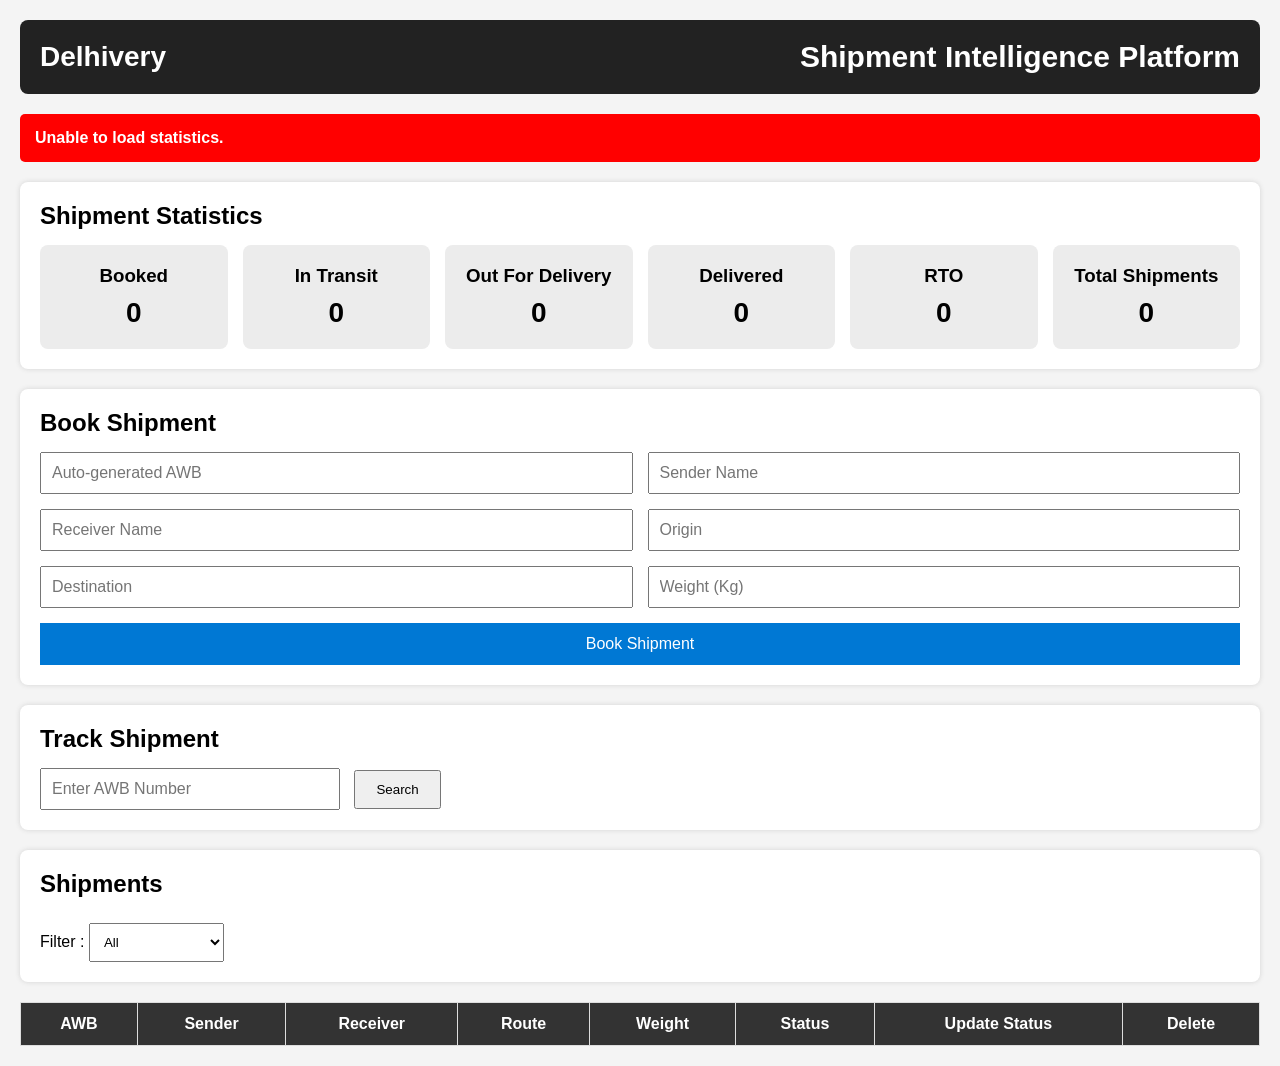
==== UI/index.html @ 224dec84 "intital commit" ====
<!doctype html>
<html lang="en">
  <head>
    <meta charset="UTF-8" />
    <meta name="viewport" content="width=device-width, initial-scale=1.0" />
    <title>Shipment Intelligence Platform</title>

    <link rel="stylesheet" href="style.css" />
  </head>

  <body>
    <!-- Header -->

    <header>
      <h2>Delhivery</h2>

      <h1>Shipment Intelligence Platform</h1>
    </header>

    <!-- Notification -->

    <div id="notification"></div>

    <!-- Loading -->

    <div id="loading">Loading...</div>

    <!-- Stats -->

    <section>
      <h2>Shipment Statistics</h2>

      <div id="statsBar">
        <div class="statCard">
          <h3>Booked</h3>
          <p id="bookedCount">0</p>
        </div>

        <div class="statCard">
          <h3>In Transit</h3>
          <p id="inTransitCount">0</p>
        </div>

        <div class="statCard">
          <h3>Out For Delivery</h3>
          <p id="outForDeliveryCount">0</p>
        </div>

        <div class="statCard">
          <h3>Delivered</h3>
          <p id="deliveredCount">0</p>
        </div>

        <div class="statCard">
          <h3>RTO</h3>
          <p id="rtoCount">0</p>
        </div>

        <div class="statCard">
          <h3>Total Shipments</h3>
          <p id="totalCount">0</p>
        </div>
      </div>
    </section>

    <!-- Book Shipment -->

    <section>
      <h2>Book Shipment</h2>

      <form id="bookShipmentForm">
        <input
          type="text"
          id="awbNumber"
          placeholder="Auto-generated AWB"
          readonly
        />

        <input type="text" id="senderName" placeholder="Sender Name" />

        <input type="text" id="receiverName" placeholder="Receiver Name" />

        <input type="text" id="origin" placeholder="Origin" />

        <input type="text" id="destination" placeholder="Destination" />

        <input type="number" id="weightKg" placeholder="Weight (Kg)" />

        <button type="submit">Book Shipment</button>
      </form>
    </section>

    <!-- Track Shipment -->

    <section>
      <h2>Track Shipment</h2>

      <input type="text" id="searchAwb" placeholder="Enter AWB Number" />

      <button id="searchButton">Search</button>

      <div id="shipmentCard"></div>
    </section>

    <!-- Filter -->

    <section>
      <h2>Shipments</h2>

      <label> Filter : </label>

      <select id="statusFilter">
        <option value="All">All</option>

        <option value="Booked">Booked</option>

        <option value="In Transit">In Transit</option>

        <option value="Out for Delivery">Out for Delivery</option>

        <option value="Delivered">Delivered</option>

        <option value="RTO">RTO</option>
      </select>
    </section>

    <!-- Shipments Table -->

    <table id="shipmentTable">
      <thead>
        <tr>
          <th>AWB</th>

          <th>Sender</th>

          <th>Receiver</th>

          <th>Route</th>

          <th>Weight</th>

          <th>Status</th>

          <th>Update Status</th>

          <th>Delete</th>
        </tr>
      </thead>

      <tbody></tbody>
    </table>

    <script src="app.js"></script>
  </body>
</html>
---- UI/style.css ----
* {
  margin: 0;
  padding: 0;
  box-sizing: border-box;
  font-family: Arial, Helvetica, sans-serif;
}

body {
  background: #f4f4f4;
  padding: 20px;
}

/* Header */

header {
  display: flex;
  justify-content: space-between;
  align-items: center;
  background: #222;
  color: white;
  padding: 20px;
  border-radius: 8px;
  margin-bottom: 20px;
}

header h1 {
  font-size: 30px;
}

header h2 {
  font-size: 28px;
}

/* Sections */

section {
  background: white;
  padding: 20px;
  margin-bottom: 20px;
  border-radius: 8px;
  box-shadow: 0px 0px 5px lightgray;
}

section h2 {
  margin-bottom: 15px;
}

/* Notification */

#notification {
  display: none;
  padding: 15px;
  margin-bottom: 20px;
  border-radius: 5px;
  color: white;
  font-weight: bold;
}

/* Loading */

#loading {
  display: none;
  background: black;
  color: white;
  text-align: center;
  padding: 10px;
  margin-bottom: 20px;
  border-radius: 5px;
}

/* Stats */

#statsBar {
  display: flex;
  justify-content: space-between;
  gap: 15px;
}

.statCard {
  flex: 1;
  background: #ececec;
  text-align: center;
  padding: 20px;
  border-radius: 8px;
}

.statCard h3 {
  margin-bottom: 10px;
}

.statCard p {
  font-size: 28px;
  font-weight: bold;
}

/* Form */

#bookShipmentForm {
  display: grid;
  grid-template-columns: repeat(2, 1fr);
  gap: 15px;
}

#bookShipmentForm input {
  padding: 10px;
  font-size: 16px;
}

#bookShipmentForm button {
  grid-column: 1/3;
  padding: 12px;
  background: #0078d4;
  color: white;
  border: none;
  cursor: pointer;
  font-size: 16px;
}

#bookShipmentForm button:hover {
  background: #005ea6;
}

/* Search */

#searchAwb {
  width: 300px;
  padding: 10px;
  font-size: 16px;
}

#searchButton {
  padding: 10px 20px;
  margin-left: 10px;
  cursor: pointer;
}

/* Shipment Card */

#shipmentCard {
  margin-top: 20px;
  padding: 15px;
  border: 1px solid lightgray;
  border-radius: 5px;
  display: none;
}

/* Filter */

#statusFilter {
  padding: 10px;
  margin-top: 10px;
}

/* Table */

table {
  width: 100%;
  border-collapse: collapse;
  background: white;
}

th {
  background: #333;
  color: white;
}

th,
td {
  padding: 12px;
  border: 1px solid #ddd;
  text-align: center;
}

tr:nth-child(even) {
  background: #f8f8f8;
}

/* Status Badges */

.badge {
  padding: 6px 12px;
  border-radius: 20px;
  color: white;
  font-size: 14px;
}

.booked {
  background: #6c757d;
}

.inTransit {
  background: #0d6efd;
}

.outForDelivery {
  background: #ffc107;
  color: black;
}

.delivered {
  background: #198754;
}

.rto {
  background: #dc3545;
}

/* Buttons */

button {
  cursor: pointer;
}

.deleteButton {
  background: red;
  color: white;
  border: none;
  padding: 8px 12px;
}

.updateStatus {
  padding: 8px;
}

body.modal-open {
  overflow: hidden;
}

.delete-confirm-overlay {
  position: fixed;
  inset: 0;
  background: rgba(0, 0, 0, 0.55);
  display: flex;
  align-items: center;
  justify-content: center;
  padding: 20px;
  z-index: 1000;
}

.delete-confirm-modal {
  background: white;
  border-radius: 12px;
  box-shadow: 0 12px 40px rgba(0, 0, 0, 0.25);
  max-width: 420px;
  width: 100%;
  padding: 24px;
}

.delete-confirm-modal h3 {
  margin-bottom: 10px;
  color: #222;
  font-size: 22px;
}

.delete-confirm-modal p {
  color: #555;
  margin-bottom: 20px;
  line-height: 1.5;
}

.delete-confirm-actions {
  display: flex;
  justify-content: flex-end;
  gap: 10px;
}

.delete-confirm-cancel,
.delete-confirm-delete {
  border: none;
  padding: 10px 16px;
  border-radius: 6px;
  font-weight: 600;
}

.delete-confirm-cancel {
  background: #e5e7eb;
  color: #374151;
}

.delete-confirm-delete {
  background: #dc2626;
  color: white;
}
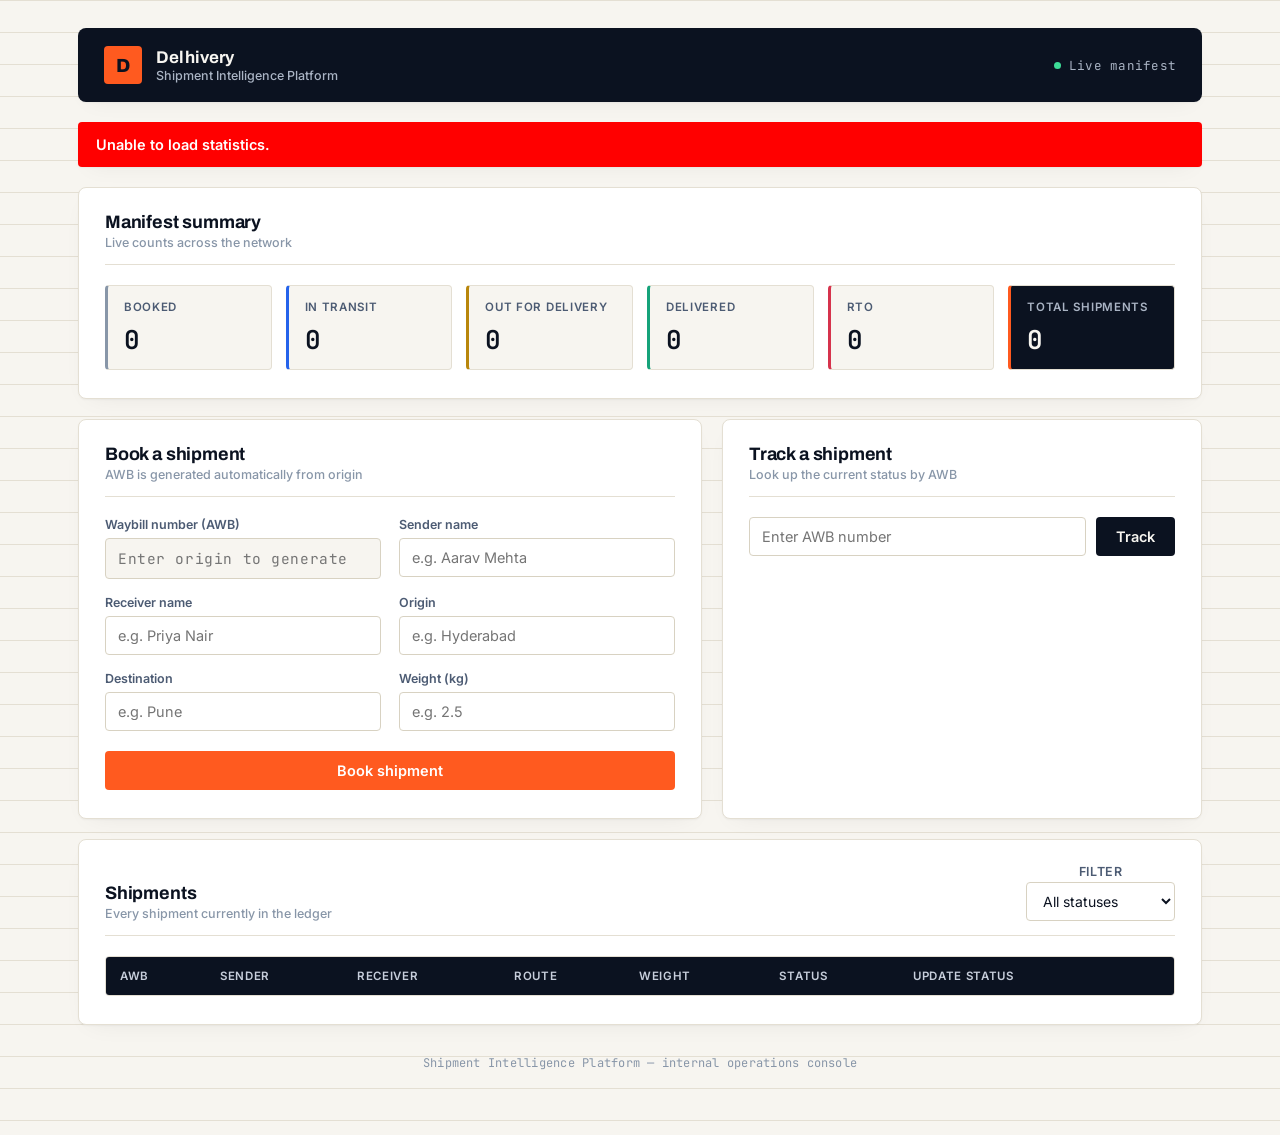
==== commit a7a1c19d: "commited" ====
--- a/UI/index.html
+++ b/UI/index.html
@@ -3,152 +3,208 @@
   <head>
     <meta charset="UTF-8" />
     <meta name="viewport" content="width=device-width, initial-scale=1.0" />
-    <title>Shipment Intelligence Platform</title>
+    <title>Shipment Intelligence Platform — Delhivery</title>
+
+    <link rel="preconnect" href="https://fonts.googleapis.com" />
+    <link rel="preconnect" href="https://fonts.gstatic.com" crossorigin />
+    <link
+      href="https://fonts.googleapis.com/css2?family=Archivo:wght@500;600;700;800&family=JetBrains+Mono:wght@400;500;600;700&family=Inter:wght@400;500;600&display=swap"
+      rel="stylesheet"
+    />
 
     <link rel="stylesheet" href="style.css" />
   </head>
 
   <body>
-    <!-- Header -->
-
-    <header>
-      <h2>Delhivery</h2>
-
-      <h1>Shipment Intelligence Platform</h1>
-    </header>
-
-    <!-- Notification -->
-
-    <div id="notification"></div>
-
-    <!-- Loading -->
-
-    <div id="loading">Loading...</div>
-
-    <!-- Stats -->
-
-    <section>
-      <h2>Shipment Statistics</h2>
-
-      <div id="statsBar">
-        <div class="statCard">
-          <h3>Booked</h3>
-          <p id="bookedCount">0</p>
-        </div>
-
-        <div class="statCard">
-          <h3>In Transit</h3>
-          <p id="inTransitCount">0</p>
-        </div>
-
-        <div class="statCard">
-          <h3>Out For Delivery</h3>
-          <p id="outForDeliveryCount">0</p>
-        </div>
-
-        <div class="statCard">
-          <h3>Delivered</h3>
-          <p id="deliveredCount">0</p>
-        </div>
-
-        <div class="statCard">
-          <h3>RTO</h3>
-          <p id="rtoCount">0</p>
-        </div>
-
-        <div class="statCard">
-          <h3>Total Shipments</h3>
-          <p id="totalCount">0</p>
-        </div>
+    <div class="manifest">
+      <!-- Header -->
+      <header class="topbar">
+        <div class="brand">
+          <span class="brand-mark">D</span>
+          <div class="brand-text">
+            <span class="brand-name">Delhivery</span>
+            <span class="brand-sub">Shipment Intelligence Platform</span>
+          </div>
+        </div>
+        <div class="topbar-meta">
+          <span class="dot dot-live" aria-hidden="true"></span>
+          <span>Live manifest</span>
+        </div>
+      </header>
+
+      <!-- Notification (controlled by app.js) -->
+      <div id="notification"></div>
+
+      <!-- Loading (controlled by app.js) -->
+      <div id="loading">Syncing with shipment ledger…</div>
+
+      <!-- Stats -->
+      <section class="panel stats-panel">
+        <div class="panel-head">
+          <h2>Manifest summary</h2>
+          <span class="panel-eyebrow">Live counts across the network</span>
+        </div>
+
+        <div id="statsBar">
+          <div class="statCard stat-booked">
+            <h3>Booked</h3>
+            <p id="bookedCount">0</p>
+          </div>
+
+          <div class="statCard stat-transit">
+            <h3>In Transit</h3>
+            <p id="inTransitCount">0</p>
+          </div>
+
+          <div class="statCard stat-ofd">
+            <h3>Out for Delivery</h3>
+            <p id="outForDeliveryCount">0</p>
+          </div>
+
+          <div class="statCard stat-delivered">
+            <h3>Delivered</h3>
+            <p id="deliveredCount">0</p>
+          </div>
+
+          <div class="statCard stat-rto">
+            <h3>RTO</h3>
+            <p id="rtoCount">0</p>
+          </div>
+
+          <div class="statCard stat-total">
+            <h3>Total Shipments</h3>
+            <p id="totalCount">0</p>
+          </div>
+        </div>
+      </section>
+
+      <div class="grid-2col">
+        <!-- Book Shipment -->
+        <section class="panel">
+          <div class="panel-head">
+            <h2>Book a shipment</h2>
+            <span class="panel-eyebrow"
+              >AWB is generated automatically from origin</span
+            >
+          </div>
+
+          <form id="bookShipmentForm">
+            <div class="field field-awb">
+              <label for="awbNumber">Waybill number (AWB)</label>
+              <input
+                type="text"
+                id="awbNumber"
+                placeholder="Enter origin to generate"
+                readonly
+              />
+            </div>
+
+            <div class="field">
+              <label for="senderName">Sender name</label>
+              <input
+                type="text"
+                id="senderName"
+                placeholder="e.g. Aarav Mehta"
+              />
+            </div>
+
+            <div class="field">
+              <label for="receiverName">Receiver name</label>
+              <input
+                type="text"
+                id="receiverName"
+                placeholder="e.g. Priya Nair"
+              />
+            </div>
+
+            <div class="field">
+              <label for="origin">Origin</label>
+              <input type="text" id="origin" placeholder="e.g. Hyderabad" />
+            </div>
+
+            <div class="field">
+              <label for="destination">Destination</label>
+              <input type="text" id="destination" placeholder="e.g. Pune" />
+            </div>
+
+            <div class="field">
+              <label for="weightKg">Weight (kg)</label>
+              <input
+                type="number"
+                id="weightKg"
+                placeholder="e.g. 2.5"
+                min="0"
+                step="0.1"
+              />
+            </div>
+
+            <button type="submit" class="btn btn-primary">Book shipment</button>
+          </form>
+        </section>
+
+        <!-- Track Shipment -->
+        <section class="panel track-panel">
+          <div class="panel-head">
+            <h2>Track a shipment</h2>
+            <span class="panel-eyebrow">Look up the current status by AWB</span>
+          </div>
+
+          <div class="track-input-row">
+            <input type="text" id="searchAwb" placeholder="Enter AWB number" />
+            <button id="searchButton" class="btn btn-secondary">Track</button>
+          </div>
+
+          <div id="shipmentCard"></div>
+        </section>
       </div>
-    </section>
-
-    <!-- Book Shipment -->
-
-    <section>
-      <h2>Book Shipment</h2>
-
-      <form id="bookShipmentForm">
-        <input
-          type="text"
-          id="awbNumber"
-          placeholder="Auto-generated AWB"
-          readonly
-        />
-
-        <input type="text" id="senderName" placeholder="Sender Name" />
-
-        <input type="text" id="receiverName" placeholder="Receiver Name" />
-
-        <input type="text" id="origin" placeholder="Origin" />
-
-        <input type="text" id="destination" placeholder="Destination" />
-
-        <input type="number" id="weightKg" placeholder="Weight (Kg)" />
-
-        <button type="submit">Book Shipment</button>
-      </form>
-    </section>
-
-    <!-- Track Shipment -->
-
-    <section>
-      <h2>Track Shipment</h2>
-
-      <input type="text" id="searchAwb" placeholder="Enter AWB Number" />
-
-      <button id="searchButton">Search</button>
-
-      <div id="shipmentCard"></div>
-    </section>
-
-    <!-- Filter -->
-
-    <section>
-      <h2>Shipments</h2>
-
-      <label> Filter : </label>
-
-      <select id="statusFilter">
-        <option value="All">All</option>
-
-        <option value="Booked">Booked</option>
-
-        <option value="In Transit">In Transit</option>
-
-        <option value="Out for Delivery">Out for Delivery</option>
-
-        <option value="Delivered">Delivered</option>
-
-        <option value="RTO">RTO</option>
-      </select>
-    </section>
-
-    <!-- Shipments Table -->
-
-    <table id="shipmentTable">
-      <thead>
-        <tr>
-          <th>AWB</th>
-
-          <th>Sender</th>
-
-          <th>Receiver</th>
-
-          <th>Route</th>
-
-          <th>Weight</th>
-
-          <th>Status</th>
-
-          <th>Update Status</th>
-
-          <th>Delete</th>
-        </tr>
-      </thead>
-
-      <tbody></tbody>
-    </table>
+
+      <!-- Shipments Table -->
+      <section class="panel table-panel">
+        <div class="panel-head table-head">
+          <div>
+            <h2>Shipments</h2>
+            <span class="panel-eyebrow"
+              >Every shipment currently in the ledger</span
+            >
+          </div>
+
+          <div class="filter-control">
+            <label for="statusFilter">Filter</label>
+            <select id="statusFilter">
+              <option value="All">All statuses</option>
+              <option value="Booked">Booked</option>
+              <option value="In Transit">In Transit</option>
+              <option value="Out for Delivery">Out for Delivery</option>
+              <option value="Delivered">Delivered</option>
+              <option value="RTO">RTO</option>
+            </select>
+          </div>
+        </div>
+
+        <div class="table-scroll">
+          <table id="shipmentTable">
+            <thead>
+              <tr>
+                <th>AWB</th>
+                <th>Sender</th>
+                <th>Receiver</th>
+                <th>Route</th>
+                <th>Weight</th>
+                <th>Status</th>
+                <th>Update status</th>
+                <th></th>
+              </tr>
+            </thead>
+
+            <tbody></tbody>
+          </table>
+        </div>
+      </section>
+
+      <footer class="footnote">
+        Shipment Intelligence Platform — internal operations console
+      </footer>
+    </div>
 
     <script src="app.js"></script>
   </body>
--- a/UI/style.css
+++ b/UI/style.css
@@ -1,225 +1,624 @@
+/* =========================================================
+   Shipment Intelligence Platform — Design tokens
+   Palette:
+     --ink        #0B1220  deep navy-ink (headers, primary text)
+     --paper      #F7F5F0  manifest paper (page background)
+     --signal     #FF5A1F  signal orange (primary action / accent)
+     --delivered  #16A37A  delivered green
+     --steel      #4C5B73  muted steel-blue (secondary text)
+     --line       #E4DFD3  paper line / hairline border
+   Type:
+     Display  — Archivo (headers, brand)
+     Data     — JetBrains Mono (AWB, numbers, badges)
+     Body     — Inter (labels, paragraphs, inputs)
+   ========================================================= */
+
+:root {
+  --ink: #0b1220;
+  --ink-soft: #1c2738;
+  --paper: #f7f5f0;
+  --paper-raised: #ffffff;
+  --signal: #ff5a1f;
+  --signal-dark: #d6480f;
+  --delivered: #16a37a;
+  --rto: #d6334c;
+  --transit: #2563eb;
+  --ofd: #b8860b;
+  --steel: #4c5b73;
+  --steel-soft: #8896a8;
+  --line: #e4dfd3;
+  --line-strong: #d8d2c2;
+
+  --font-display: "Archivo", "Inter", sans-serif;
+  --font-mono: "JetBrains Mono", "SFMono-Regular", Menlo, monospace;
+  --font-body: "Inter", "Helvetica Neue", Arial, sans-serif;
+
+  --radius-sm: 4px;
+  --radius-md: 8px;
+  --shadow-card:
+    0 1px 2px rgba(11, 18, 32, 0.04), 0 8px 24px -12px rgba(11, 18, 32, 0.08);
+}
+
 * {
   margin: 0;
   padding: 0;
   box-sizing: border-box;
-  font-family: Arial, Helvetica, sans-serif;
+}
+
+html {
+  -webkit-font-smoothing: antialiased;
 }
 
 body {
-  background: #f4f4f4;
-  padding: 20px;
-}
-
-/* Header */
-
-header {
-  display: flex;
+  background: var(--paper);
+  background-image: linear-gradient(var(--line) 1px, transparent 1px);
+  background-size: 100% 32px;
+  font-family: var(--font-body);
+  color: var(--ink);
+  padding: 28px 0 60px;
+}
+
+.manifest {
+  max-width: 1180px;
+  margin: 0 auto;
+  padding: 0 28px;
+  display: flex;
+  flex-direction: column;
+  gap: 20px;
+}
+
+a {
+  color: inherit;
+}
+
+/* =========================================================
+   Topbar
+   ========================================================= */
+
+.topbar {
+  display: flex;
+  align-items: center;
   justify-content: space-between;
+  background: var(--ink);
+  color: var(--paper);
+  padding: 18px 26px;
+  border-radius: var(--radius-md);
+  box-shadow: var(--shadow-card);
+}
+
+.brand {
+  display: flex;
   align-items: center;
-  background: #222;
-  color: white;
-  padding: 20px;
-  border-radius: 8px;
-  margin-bottom: 20px;
-}
-
-header h1 {
-  font-size: 30px;
-}
-
-header h2 {
-  font-size: 28px;
-}
-
-/* Sections */
-
-section {
-  background: white;
-  padding: 20px;
-  margin-bottom: 20px;
-  border-radius: 8px;
-  box-shadow: 0px 0px 5px lightgray;
-}
-
-section h2 {
-  margin-bottom: 15px;
-}
-
-/* Notification */
+  gap: 14px;
+}
+
+.brand-mark {
+  display: grid;
+  place-items: center;
+  width: 38px;
+  height: 38px;
+  background: var(--signal);
+  color: var(--ink);
+  font-family: var(--font-display);
+  font-weight: 800;
+  font-size: 19px;
+  border-radius: var(--radius-sm);
+  flex-shrink: 0;
+}
+
+.brand-text {
+  display: flex;
+  flex-direction: column;
+  line-height: 1.25;
+}
+
+.brand-name {
+  font-family: var(--font-display);
+  font-weight: 700;
+  font-size: 17px;
+  letter-spacing: 0.01em;
+}
+
+.brand-sub {
+  font-size: 12.5px;
+  color: #aab4c4;
+  font-weight: 500;
+}
+
+.topbar-meta {
+  display: flex;
+  align-items: center;
+  gap: 8px;
+  font-family: var(--font-mono);
+  font-size: 12.5px;
+  color: #aab4c4;
+  letter-spacing: 0.02em;
+}
+
+.dot {
+  width: 7px;
+  height: 7px;
+  border-radius: 50%;
+  display: inline-block;
+}
+
+.dot-live {
+  background: #3ddc97;
+  box-shadow: 0 0 0 0 rgba(61, 220, 151, 0.6);
+  animation: pulse 2.2s infinite;
+}
+
+@keyframes pulse {
+  0% {
+    box-shadow: 0 0 0 0 rgba(61, 220, 151, 0.55);
+  }
+  70% {
+    box-shadow: 0 0 0 6px rgba(61, 220, 151, 0);
+  }
+  100% {
+    box-shadow: 0 0 0 0 rgba(61, 220, 151, 0);
+  }
+}
+
+@media (prefers-reduced-motion: reduce) {
+  .dot-live {
+    animation: none;
+  }
+}
+
+/* =========================================================
+   Notification + Loading
+   ========================================================= */
 
 #notification {
   display: none;
-  padding: 15px;
-  margin-bottom: 20px;
-  border-radius: 5px;
-  color: white;
-  font-weight: bold;
-}
-
-/* Loading */
+  padding: 14px 18px;
+  border-radius: var(--radius-sm);
+  font-family: var(--font-body);
+  font-weight: 600;
+  font-size: 14.5px;
+  color: #fff;
+  box-shadow: var(--shadow-card);
+}
 
 #loading {
   display: none;
-  background: black;
-  color: white;
+  background: var(--ink);
+  color: var(--paper);
   text-align: center;
-  padding: 10px;
+  font-family: var(--font-mono);
+  font-size: 13px;
+  letter-spacing: 0.03em;
+  padding: 11px;
+  border-radius: var(--radius-sm);
+}
+
+/* =========================================================
+   Panels (shared card shell)
+   ========================================================= */
+
+.panel {
+  background: var(--paper-raised);
+  border: 1px solid var(--line);
+  border-radius: var(--radius-md);
+  box-shadow: var(--shadow-card);
+  padding: 24px 26px 28px;
+}
+
+.panel-head {
+  display: flex;
+  flex-direction: column;
+  gap: 3px;
   margin-bottom: 20px;
-  border-radius: 5px;
-}
-
-/* Stats */
+  padding-bottom: 14px;
+  border-bottom: 1px solid var(--line);
+}
+
+.panel-head h2 {
+  font-family: var(--font-display);
+  font-weight: 700;
+  font-size: 18px;
+  color: var(--ink);
+  letter-spacing: -0.01em;
+}
+
+.panel-eyebrow {
+  font-size: 12.5px;
+  color: var(--steel-soft);
+  font-weight: 500;
+}
+
+.table-head {
+  display: flex;
+  flex-direction: row;
+  align-items: flex-end;
+  justify-content: space-between;
+  flex-wrap: wrap;
+  gap: 14px;
+}
+
+.table-head > div {
+  display: flex;
+  flex-direction: column;
+  gap: 3px;
+}
+
+/* =========================================================
+   Stats panel
+   ========================================================= */
 
 #statsBar {
-  display: flex;
-  justify-content: space-between;
-  gap: 15px;
+  display: grid;
+  grid-template-columns: repeat(6, 1fr);
+  gap: 14px;
 }
 
 .statCard {
-  flex: 1;
-  background: #ececec;
-  text-align: center;
-  padding: 20px;
-  border-radius: 8px;
+  position: relative;
+  background: var(--paper);
+  border: 1px solid var(--line);
+  border-left: 3px solid var(--steel-soft);
+  border-radius: var(--radius-sm);
+  padding: 14px 16px 12px;
 }
 
 .statCard h3 {
-  margin-bottom: 10px;
+  font-size: 11.5px;
+  font-weight: 600;
+  text-transform: uppercase;
+  letter-spacing: 0.06em;
+  color: var(--steel);
+  margin-bottom: 8px;
 }
 
 .statCard p {
-  font-size: 28px;
-  font-weight: bold;
-}
-
-/* Form */
+  font-family: var(--font-mono);
+  font-size: 26px;
+  font-weight: 600;
+  color: var(--ink);
+}
+
+.stat-booked {
+  border-left-color: var(--steel-soft);
+}
+.stat-transit {
+  border-left-color: var(--transit);
+}
+.stat-ofd {
+  border-left-color: var(--ofd);
+}
+.stat-delivered {
+  border-left-color: var(--delivered);
+}
+.stat-rto {
+  border-left-color: var(--rto);
+}
+.stat-total {
+  border-left-color: var(--signal);
+  background: var(--ink);
+}
+.stat-total h3 {
+  color: #aab4c4;
+}
+.stat-total p {
+  color: var(--paper);
+}
+
+/* =========================================================
+   Two column layout: Book + Track
+   ========================================================= */
+
+.grid-2col {
+  display: grid;
+  grid-template-columns: 1.3fr 1fr;
+  gap: 20px;
+  align-items: stretch;
+}
+
+/* =========================================================
+   Form fields
+   ========================================================= */
 
 #bookShipmentForm {
   display: grid;
   grid-template-columns: repeat(2, 1fr);
-  gap: 15px;
-}
-
-#bookShipmentForm input {
-  padding: 10px;
-  font-size: 16px;
+  gap: 16px 18px;
+}
+
+.field {
+  display: flex;
+  flex-direction: column;
+  gap: 6px;
+}
+
+.field label {
+  font-size: 12.5px;
+  font-weight: 600;
+  color: var(--steel);
+}
+
+.field input,
+.track-input-row input {
+  font-family: var(--font-body);
+  font-size: 14.5px;
+  padding: 10px 12px;
+  border: 1px solid var(--line-strong);
+  border-radius: var(--radius-sm);
+  background: var(--paper-raised);
+  color: var(--ink);
+  width: 100%;
+  transition:
+    border-color 0.15s ease,
+    box-shadow 0.15s ease;
+}
+
+.field input:hover,
+.track-input-row input:hover {
+  border-color: var(--steel-soft);
+}
+
+.field input:focus-visible,
+.track-input-row input:focus-visible,
+select:focus-visible,
+button:focus-visible {
+  outline: 2px solid var(--signal);
+  outline-offset: 1px;
+  border-color: var(--signal);
+}
+
+.field-awb input {
+  font-family: var(--font-mono);
+  letter-spacing: 0.04em;
+  background: var(--paper);
+  color: var(--steel);
 }
 
 #bookShipmentForm button {
-  grid-column: 1/3;
-  padding: 12px;
-  background: #0078d4;
-  color: white;
+  grid-column: 1 / 3;
+  margin-top: 4px;
+}
+
+/* =========================================================
+   Buttons
+   ========================================================= */
+
+.btn {
+  font-family: var(--font-body);
+  font-weight: 600;
+  font-size: 14.5px;
+  padding: 11px 20px;
   border: none;
+  border-radius: var(--radius-sm);
   cursor: pointer;
-  font-size: 16px;
-}
-
-#bookShipmentForm button:hover {
-  background: #005ea6;
-}
-
-/* Search */
-
-#searchAwb {
-  width: 300px;
-  padding: 10px;
-  font-size: 16px;
-}
-
-#searchButton {
-  padding: 10px 20px;
-  margin-left: 10px;
+  transition:
+    background 0.15s ease,
+    transform 0.05s ease;
+}
+
+.btn:active {
+  transform: translateY(1px);
+}
+
+.btn-primary {
+  background: var(--signal);
+  color: #fff;
+}
+
+.btn-primary:hover {
+  background: var(--signal-dark);
+}
+
+.btn-secondary {
+  background: var(--ink);
+  color: var(--paper);
+  white-space: nowrap;
+}
+
+.btn-secondary:hover {
+  background: var(--ink-soft);
+}
+
+/* =========================================================
+   Track panel
+   ========================================================= */
+
+.track-panel {
+  display: flex;
+  flex-direction: column;
+}
+
+.track-input-row {
+  display: flex;
+  gap: 10px;
+}
+
+.track-input-row input {
+  flex: 1;
+}
+
+#shipmentCard {
+  display: none;
+  margin-top: 18px;
+  padding: 18px 20px;
+  background: var(--paper);
+  border: 1px solid var(--line);
+  border-left: 3px dashed var(--steel-soft);
+  border-radius: var(--radius-sm);
+  font-size: 14px;
+}
+
+#shipmentCard h3 {
+  font-family: var(--font-display);
+  font-size: 14.5px;
+  font-weight: 700;
+  margin-bottom: 10px;
+  color: var(--ink);
+  text-transform: uppercase;
+  letter-spacing: 0.04em;
+}
+
+#shipmentCard p {
+  padding: 4px 0;
+  color: var(--steel);
+  border-bottom: 1px dotted var(--line-strong);
+}
+
+#shipmentCard p:last-child {
+  border-bottom: none;
+}
+
+#shipmentCard p strong {
+  color: var(--ink);
+  font-weight: 600;
+  margin-right: 6px;
+}
+
+/* =========================================================
+   Filter control
+   ========================================================= */
+
+.filter-control {
+  display: flex;
+  align-items: center;
+  gap: 10px;
+}
+
+.filter-control label {
+  font-size: 12.5px;
+  font-weight: 600;
+  color: var(--steel);
+  text-transform: uppercase;
+  letter-spacing: 0.05em;
+}
+
+select {
+  font-family: var(--font-body);
+  font-size: 14px;
+  padding: 9px 12px;
+  border: 1px solid var(--line-strong);
+  border-radius: var(--radius-sm);
+  background: var(--paper-raised);
+  color: var(--ink);
   cursor: pointer;
 }
 
-/* Shipment Card */
-
-#shipmentCard {
-  margin-top: 20px;
-  padding: 15px;
-  border: 1px solid lightgray;
-  border-radius: 5px;
-  display: none;
-}
-
-/* Filter */
-
-#statusFilter {
-  padding: 10px;
-  margin-top: 10px;
-}
-
-/* Table */
+/* =========================================================
+   Table
+   ========================================================= */
+
+.table-scroll {
+  overflow-x: auto;
+  border: 1px solid var(--line);
+  border-radius: var(--radius-sm);
+}
 
 table {
   width: 100%;
   border-collapse: collapse;
-  background: white;
-}
-
-th {
-  background: #333;
-  color: white;
-}
-
-th,
-td {
-  padding: 12px;
-  border: 1px solid #ddd;
-  text-align: center;
-}
-
-tr:nth-child(even) {
-  background: #f8f8f8;
-}
-
-/* Status Badges */
+  background: var(--paper-raised);
+  min-width: 880px;
+}
+
+thead th {
+  background: var(--ink);
+  color: #c7cedb;
+  font-family: var(--font-body);
+  font-size: 11.5px;
+  font-weight: 600;
+  text-transform: uppercase;
+  letter-spacing: 0.06em;
+  padding: 12px 14px;
+  text-align: left;
+  white-space: nowrap;
+}
+
+tbody td {
+  padding: 13px 14px;
+  border-bottom: 1px solid var(--line);
+  font-size: 14px;
+  color: var(--ink-soft);
+  white-space: nowrap;
+}
+
+tbody tr:last-child td {
+  border-bottom: none;
+}
+
+tbody tr:hover {
+  background: #fbf9f4;
+}
+
+tbody td:first-child {
+  font-family: var(--font-mono);
+  font-weight: 600;
+  letter-spacing: 0.02em;
+  color: var(--ink);
+}
+
+/* =========================================================
+   Status badges
+   ========================================================= */
 
 .badge {
-  padding: 6px 12px;
+  display: inline-block;
+  font-family: var(--font-mono);
+  font-size: 11.5px;
+  font-weight: 600;
+  letter-spacing: 0.03em;
+  padding: 5px 10px;
   border-radius: 20px;
-  color: white;
-  font-size: 14px;
+  white-space: nowrap;
 }
 
 .booked {
-  background: #6c757d;
+  background: #eceff3;
+  color: var(--steel);
 }
 
 .inTransit {
-  background: #0d6efd;
+  background: #e3ecfd;
+  color: var(--transit);
 }
 
 .outForDelivery {
-  background: #ffc107;
-  color: black;
+  background: #fbf0d6;
+  color: #8a6308;
 }
 
 .delivered {
-  background: #198754;
+  background: #e1f5ec;
+  color: var(--delivered);
 }
 
 .rto {
-  background: #dc3545;
-}
-
-/* Buttons */
-
-button {
-  cursor: pointer;
+  background: #fbe4e8;
+  color: var(--rto);
+}
+
+/* =========================================================
+   Update status select + delete button (inside table)
+   ========================================================= */
+
+.updateStatus {
+  font-size: 13px;
+  padding: 7px 10px;
 }
 
 .deleteButton {
-  background: red;
-  color: white;
-  border: none;
-  padding: 8px 12px;
-}
-
-.updateStatus {
-  padding: 8px;
+  background: transparent;
+  color: var(--rto);
+  border: 1px solid #f0c6cd;
+  border-radius: var(--radius-sm);
+  padding: 7px 12px;
+  font-family: var(--font-body);
+  font-size: 13px;
+  font-weight: 600;
+}
+
+.deleteButton:hover {
+  background: var(--rto);
+  color: #fff;
+  border-color: var(--rto);
 }
 
 body.modal-open {
@@ -229,7 +628,7 @@
 .delete-confirm-overlay {
   position: fixed;
   inset: 0;
-  background: rgba(0, 0, 0, 0.55);
+  background: rgba(11, 18, 32, 0.62);
   display: flex;
   align-items: center;
   justify-content: center;
@@ -238,9 +637,10 @@
 }
 
 .delete-confirm-modal {
-  background: white;
-  border-radius: 12px;
-  box-shadow: 0 12px 40px rgba(0, 0, 0, 0.25);
+  background: var(--paper-raised);
+  border: 1px solid var(--line);
+  border-radius: var(--radius-md);
+  box-shadow: var(--shadow-card);
   max-width: 420px;
   width: 100%;
   padding: 24px;
@@ -248,14 +648,15 @@
 
 .delete-confirm-modal h3 {
   margin-bottom: 10px;
-  color: #222;
-  font-size: 22px;
+  color: var(--ink);
+  font-family: var(--font-display);
+  font-size: 20px;
 }
 
 .delete-confirm-modal p {
-  color: #555;
+  color: var(--steel);
   margin-bottom: 20px;
-  line-height: 1.5;
+  line-height: 1.6;
 }
 
 .delete-confirm-actions {
@@ -268,16 +669,75 @@
 .delete-confirm-delete {
   border: none;
   padding: 10px 16px;
-  border-radius: 6px;
-  font-weight: 600;
+  border-radius: var(--radius-sm);
+  font-weight: 600;
+  font-family: var(--font-body);
 }
 
 .delete-confirm-cancel {
-  background: #e5e7eb;
-  color: #374151;
+  background: #eceff3;
+  color: var(--ink-soft);
 }
 
 .delete-confirm-delete {
-  background: #dc2626;
-  color: white;
-}
+  background: var(--rto);
+  color: #fff;
+}
+
+/* =========================================================
+   Footer
+   ========================================================= */
+
+.footnote {
+  text-align: center;
+  font-family: var(--font-mono);
+  font-size: 12px;
+  color: var(--steel-soft);
+  padding: 10px 0 4px;
+  letter-spacing: 0.02em;
+}
+
+/* =========================================================
+   Responsive
+   ========================================================= */
+
+@media (max-width: 980px) {
+  #statsBar {
+    grid-template-columns: repeat(3, 1fr);
+  }
+
+  .grid-2col {
+    grid-template-columns: 1fr;
+  }
+}
+
+@media (max-width: 640px) {
+  .manifest {
+    padding: 0 16px;
+  }
+
+  #statsBar {
+    grid-template-columns: repeat(2, 1fr);
+  }
+
+  #bookShipmentForm {
+    grid-template-columns: 1fr;
+  }
+
+  #bookShipmentForm button {
+    grid-column: 1;
+  }
+
+  .topbar {
+    padding: 16px 18px;
+  }
+
+  .brand-sub {
+    display: none;
+  }
+
+  .table-head {
+    flex-direction: column;
+    align-items: flex-start;
+  }
+}
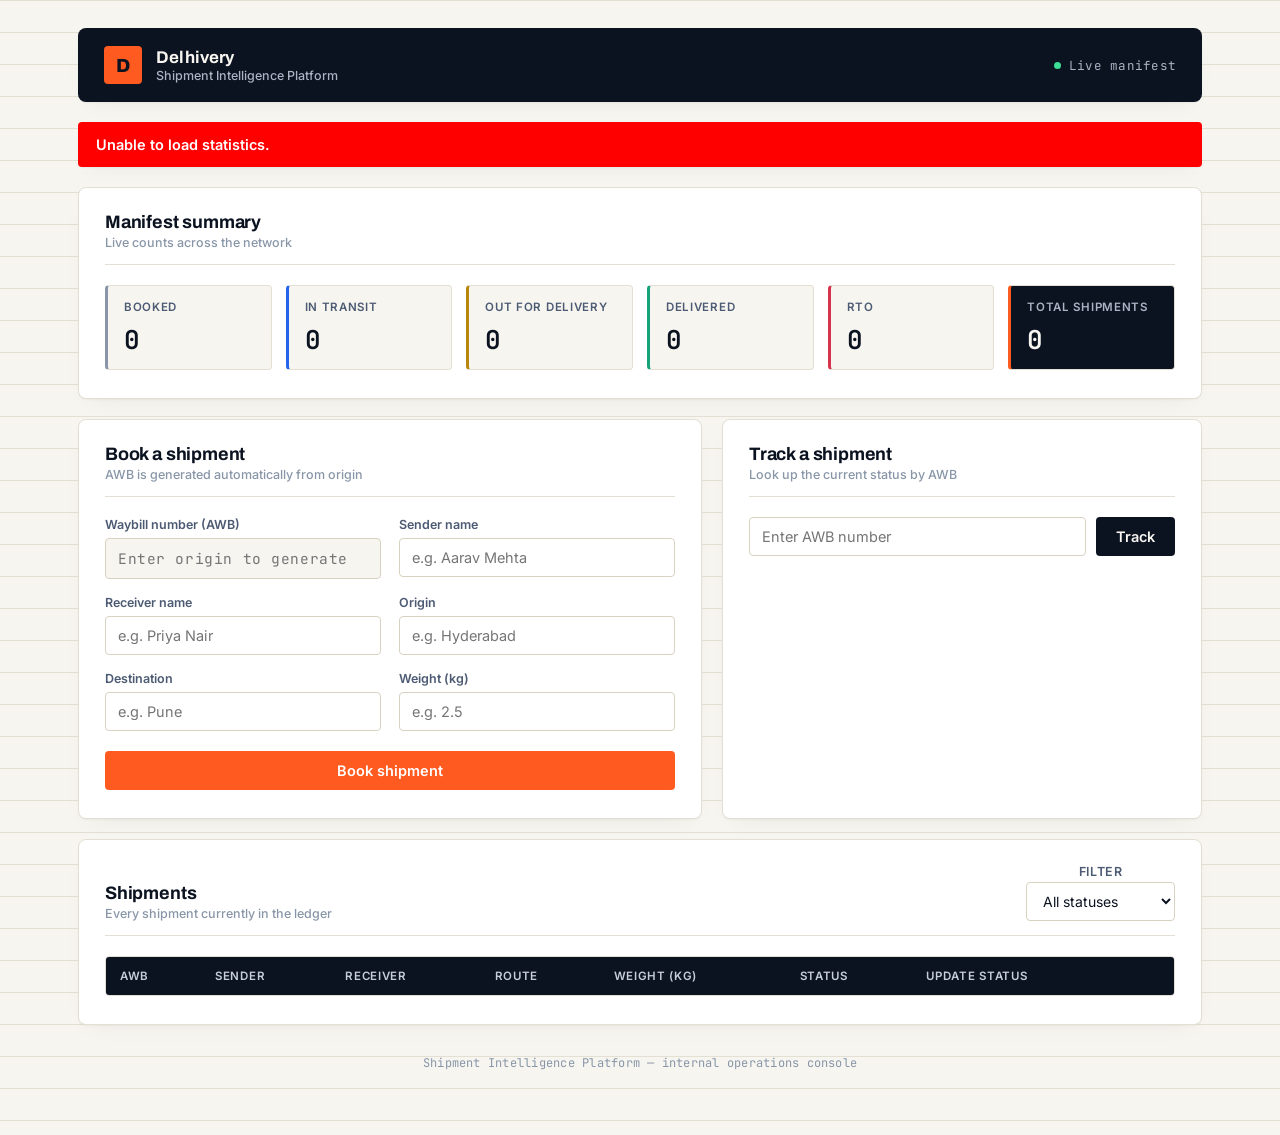
==== commit 64af812b: "updated md files" ====
--- a/UI/index.html
+++ b/UI/index.html
@@ -189,7 +189,7 @@
                 <th>Sender</th>
                 <th>Receiver</th>
                 <th>Route</th>
-                <th>Weight</th>
+                <th>Weight (Kg)</th>
                 <th>Status</th>
                 <th>Update status</th>
                 <th></th>
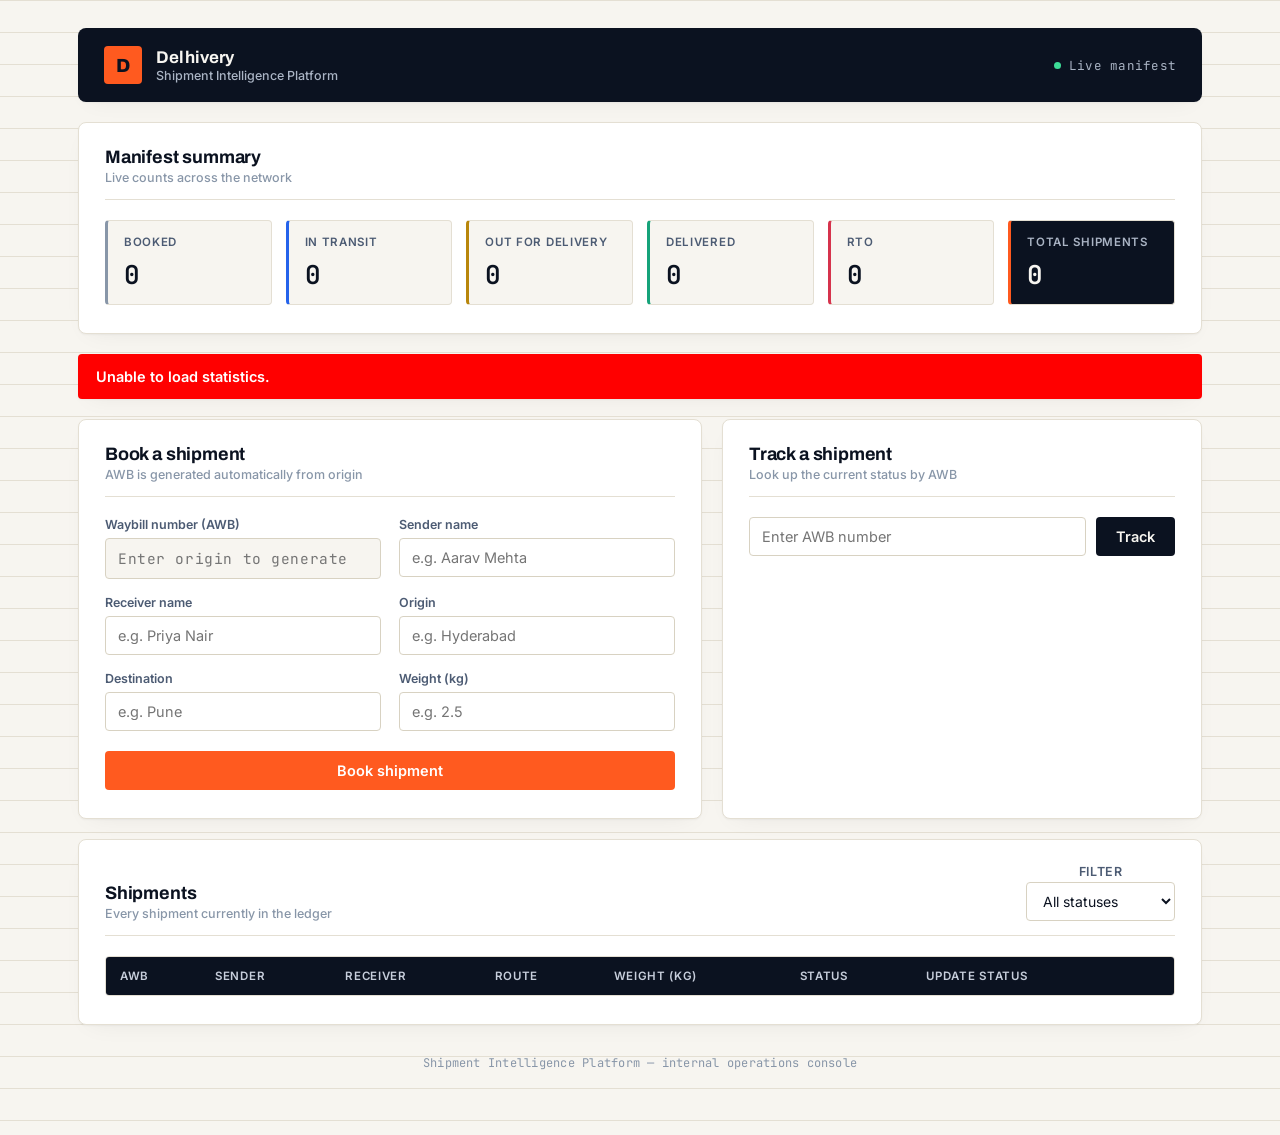
==== commit e92e912a: "changed the place of notification" ====
--- a/UI/index.html
+++ b/UI/index.html
@@ -32,9 +32,6 @@
         </div>
       </header>
 
-      <!-- Notification (controlled by app.js) -->
-      <div id="notification"></div>
-
       <!-- Loading (controlled by app.js) -->
       <div id="loading">Syncing with shipment ledger…</div>
 
@@ -77,7 +74,8 @@
           </div>
         </div>
       </section>
-
+      <!-- Notification (controlled by app.js) -->
+      <div id="notification"></div>
       <div class="grid-2col">
         <!-- Book Shipment -->
         <section class="panel">
